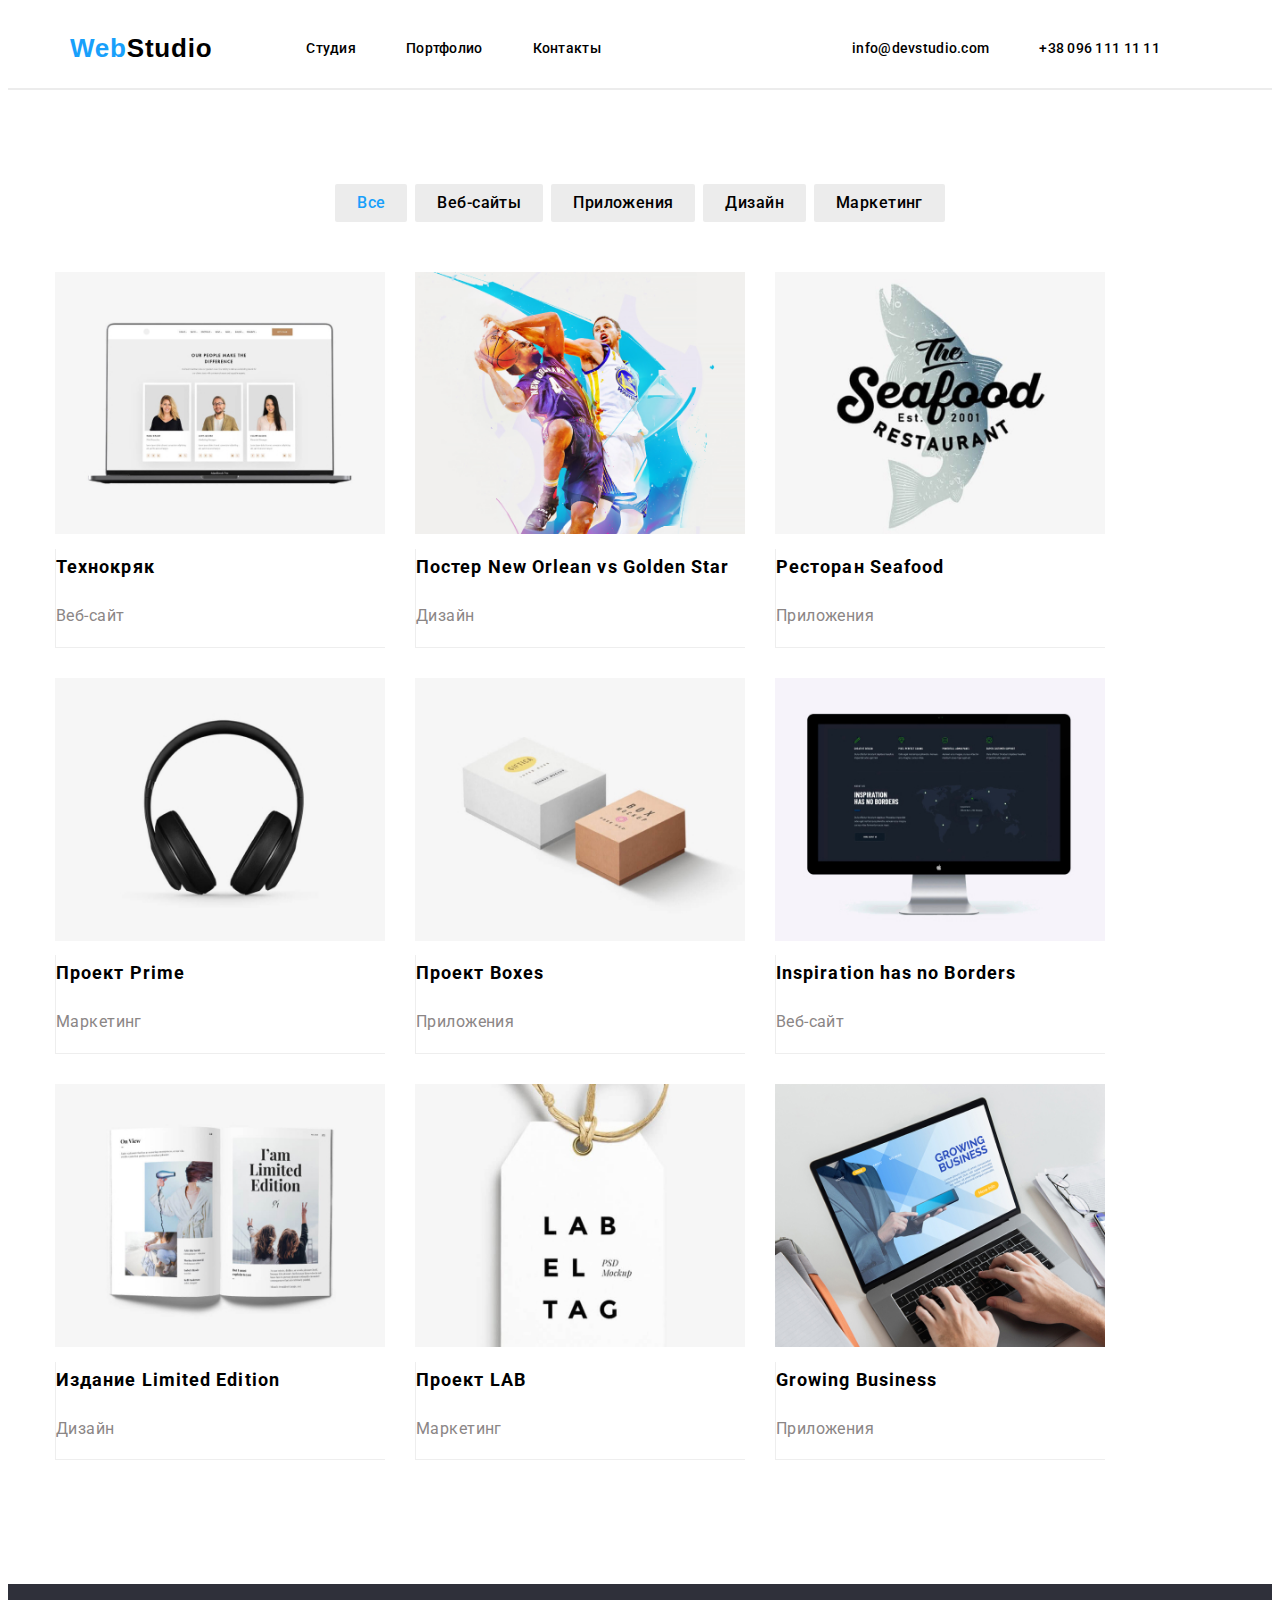
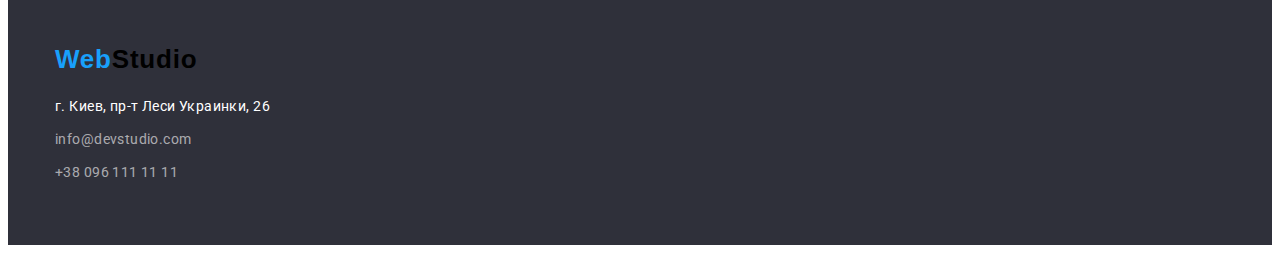
==== portfolio.html @ 3cc39a69 "new hw" ====
<!DOCTYPE html>
<html lang="en">

<head>
    <meta charset="UTF-8">
    <meta name="viewport" content="width=device-width, initial-scale=1.0">
    <title>Document</title>
    <link rel="preconnect" href="https://fonts.gstatic.com">
    <link
        href="https://fonts.googleapis.com/css2?family=Roboto:ital,wght@0,400;0,500;0,700;0,900;1,400;1,500;1,700;1,900&display=swap"
        rel="stylesheet">
    <link rel="stylesheet" href="./style.css">
</head>

<body>
    <header class="page-header">
        <div class="container header flex">
        <nav class="container main-nav flex">
        <a href="/"class="logo-web">Web<span class="logo-studio">Studio</span></a>
               
                  <ul class="site-nav list flex">
                <li class="nav-item"> <a class="nav-link" href="./index.html" class="link">Студия</a></li>
                <li class="nav-item" > <a class="nav-link" href="./portfolio.html" class="link current">Портфолио</a></li>
                <li class="nav-item" > <a class="nav-link" href="" class="link">Контакты</a></li>
            </ul>
       
        <ul class="auth-nav list flex">
            <li class="nav-item" ><a class="nav-link href="" class="link">info@devstudio.com</a></li>
            <li class="nav-item" ><a class="nav-link href="" class="link">+38 096 111 11 11</a></li>
            
        </ul>
        </nav> 
        </div>
    </header>
    <main>
    <section class="portfolio-section">  
        <div class="container">
            <ul class="filters-list list flex">
              <li class="filter-item"> 
                  <a class="filter-button current"href="">Все</a></li>  
            

            <li class="filter-item"> 
                <a class="filter-button">Веб-сайты</a> 
            </li>
            <li class="filter-item"> <a class="filter-button">Приложения</a> 
            </li>
            <li class="filter-item"> <a class="filter-button">Дизайн</a>

            </li>
            <li class="filter-item"> <a class="filter-button">Маркетинг</a>

            </li>
        
            </ul>
        
                  <ul class="picture-list list flex">
                <li class="picture-card">
                    <img src="./img/img (9).jpg" alt="" width="370">

                   <div class="picture-card-content"> 
                       <h2 class="picture-card-title"> Технокряк </h2>
                        <p class="picture-card-text"> Веб-сайт </p>
                    </div>
                </li>
           
                <li class="picture-card">
                <img src="./img/bb.png" alt="" width="370">

                <div class="picture-card-content">
                    
                 <h2 class="picture-card-title"> Постер New Orlean vs Golden Star </h2>
                    <p class="picture-card-text"> Дизайн</p></div>
               
            </li>
            <li class="picture-card" >
                <img src="./img/img (11).jpg" alt="" width="370">

                <div class="picture-card-content">
                <h2 class="picture-card-title"> Ресторан Seafood </h2>
                    <p class="picture-card-text">Приложения</p>
              </div> 
            </li>

            <li class="picture-card" >
                <img src="./img/img (3).jpg" alt="" width="370">
              
                <div class="picture-card-content">
                <h2 class="picture-card-title"> Проект Prime</h2>
                  
                <p class="picture-card-text">Маркетинг</p>
               </div> 
            </li>

            <li class="picture-card" >
                <img src="./img/img (4).jpg" alt="" width="370">

                <div class="picture-card-content">
                <h2 class="picture-card-title" > Проект Boxes</h2>
                    <p class="picture-card-text">Приложения</p>
              </div>  
            </li>

            <li class="picture-card"> <img src="./img/img (5).jpg" alt="" width="370">

               <div class="picture-card-content">
            <h2 class="picture-card-title"> Inspiration has no Borders </h2>
                <p class="picture-card-text"> Веб-сайт</p>
            </div> 
            </li>

           <li class="picture-card">
            <img src="./img/img (6).jpg" alt="" width="370">

        <div class="picture-card-content">
            <h2 class="picture-card-title"> Издание Limited Edition</h2>
                <p class="picture-card-text">Дизайн</p>
           </div>
            </li>

            <li class="picture-card">
                <img src="./img/img (7).jpg" alt="" width="370">

            <div class="picture-card-content">
            <h2 class="picture-card-title">Проект LAB</h2>
                <p class="picture-card-text">Маркетинг</p>
           </div>
            </li>
            <li class="picture-card">
                <img src="./img/img (8).jpg" alt="" width="370">

               <div class="picture-card-content">
            <h2 class="picture-card-title" > Growing Business </h2>
                <p class="picture-card-text">Приложения</p>
            </div> 
           </li>
           
            </ul>
            </div>
            </section>
         </main>
    <footer class="page-footer">
        <div class="container">
            <a href="/" class="logo-web">Web<span class="logo-studio">Studio</span></a>
            <address>
                <ul class="contact-footer list">
                    <li class="item">
                        <a class="address" href="">г. Киев, пр-т Леси Украинки, 26</a></li>
                    <li class="item">
                        <a class="contact-link" href="">info@devstudio.com</a></li>
                    <li class="item"><a class="contact-link" href="">+38 096 111 11 11</a></li>
                </ul>
            </address>
        </div>
    </footer>

</body>

</html>
---- style.css ----
html {
  box-sizing: border-box;
}

*,
*::before,
*::after {
  box-sizing: border-box;
}

body {
  background-color: var(--primery-white-color);
  font-family: "Roboto", sans-serif;
  font-size: 14px;
  line-height: 1.17;
  letter-spacing: 0.03em;
}
section {
  display: block;
}
.list {
  list-style: none;
}
.page-header {
  border-bottom: 1px solid #ececec;
}
ul {
  padding-inline-start: 0px;
  margin: 0px;
  list-style: none;
}
.hero-container {
  width: 700px;
  text-align: center;
  margin-right: auto;
  margin-left: auto;
  padding-top: 200px;
  padding-bottom: 200px;
}
.logo-studio {
  color: #000;
  font-family: "Raleway", sans-serif;
  font-weight: bold;
  font-size: 26px;
  line-height: 1.19;
  letter-spacing: 0.03em;
  text-decoration: none;
}
.logo-web {
  color: var(--acent-color);
  font-family: "Raleway", sans-serif;
  font-weight: bold;
  font-size: 26px;
  line-height: 1.19;
  letter-spacing: 0.03em;
  text-decoration: none;
}
.container {
  width: 1200px;
  padding-left: 15px;
  padding-right: 15px;
  margin-left: auto;
  margin-right: auto;
}
.main-nav {
  display: flex;
  align-items: center;
}
.site-nav .link {
  padding-top: 32px;
  padding-bottom: 32px;

  color: var(--title-color);

  text-decoration: none;
}

.site-nav {
  display: flex;
  margin-left: 94px;
}
.nav-item {
  margin-right: 50px;
}
.nav-link {
  display: block;
  padding-top: 32px;
  padding-bottom: 32px;
  font-weight: 500;
  letter-spacing: 0.02em;
  color: var(--title-color);
  text-decoration: none;
}
.advantages {
  padding-top: 94px;
  padding-bottom: 94px;
}
.advantages-list {
  display: flex;
}
.advantages-list .item {
  width: 270px;
  margin-right: 30px;
}
.advantages-title {
  color: var(--title-color);
  font-weight: 700;
  font-size: 14px;
  line-height: 1.14;
  letter-spacing: 0.03em;
  text-transform: uppercase;
  margin-bottom: 10px;
}
.advantages-contente {
  color: gray;
  font-weight: 400;
  font-size: 14px;
  line-height: 1.7;
  letter-spacing: 0.03em;
}
.site-nav .item:not(:last-child) {
  margin-right: 50px;
}
.our-comanda {
  display: flex;
}

.our-comanda-item:not(:last-child) {
  margin-right: 30px;
}
.our-comanda-item {
  box-shadow: 0px 1px 3px rgba(0, 0, 0, 0.12), 0px 1px 1px rgba(0, 0, 0, 0.14),
    0px 2px 1px rgba(0, 0, 0, 0.2);
  border-radius: 0px 0px 4px 4px;
  overflow: hidden;
}
img {
  display: block;
  max-width: 100%;
  height: auto;
}

.nav-link:hover,
.nav-link:focus,
.contacts-link:hover,
.contacts-link:focus,
.nav-link.current,
.filter-button.current {
  color: var(--acent-color);
  text-decoration: none;
}

.flex {
  display: flex;
  align-items: center;
}

.activiti-item:not(:last-child) {
  margin-right: 30px;
}

.activiti-item {
  width: calc((100%-60px) / 3);
}

.comanda {
  padding-top: 94px;
  padding-bottom: 94px;
  text-align: center;
}
.comanda-card {
  background-color: var(--ptimary-text-color);
  padding: 30px 0px;
}
.name {
  color: var(--title-color);
  font-weight: 500;
  font-size: 16px;
  line-height: 1.2;
  letter-spacing: 0.03em;
  margin-bottom: 10px;
}
.profession {
  color: gray;
  font-weight: 400;
  font-size: 16px;
  line-height: 1.2;
  letter-spacing: 0.03em;
}
.section-title {
  color: var(--title-color);
  font-family: "Roboto", sans-serif;
  margin-bottom: 50px;
  font-weight: 700;
  font-size: 36px;
  line-height: 1.16;
  letter-spacing: 0.03em;
  text-align: center;
}

.specialists {
  color: var(--title-color);
  margin-bottom: 10px;
  font-weight: 500;
}
.auth-nav body {
  font-family: "Roboto", sans-serif;
  color: var(--title-color);
  text-decoration: none;
}

.auth-nav {
  display: flex;
  margin-left: auto;
}

.auth-nav .link:hover,
.auth-nav .link:focus,
.auth-nav .link {
  color: var(--title-color);
  text-decoration: none;
}
.auth-nav .item + .item {
  margin-left: 32px;
}

.hero {
  text-align: center;
  background-color: #2f303a;
}
.btn {
  width: 200px;
  height: 26px;
  font-weight: 500px;
  font-size: 16px;
  line-height: 1.25;
  text-decoration: none;
  color: white;
  background-color: var(--acent-color);
  border-radius: 4px;
  display: flex;
  justify-content: center;
  align-items: center;
}
.btn-hero {
  min-width: 200px;
  padding: 10px 32px;

  font-weight: 700px;
  font-size: 16px;

  line-height: 1.88;
  text-decoration: none;
  color: white;
  background-color: var(--acent-color);
  border-radius: 4px;
  border: transparent;
  display: inline-block;
  letter-spacing: 00.06em;
  align-items: center;
  text-align: center;
}

.btn-nav {
  width: 200px;
  height: 26px;
  font-weight: 500px;
  font-size: 16px;
  line-height: 1.25;
  text-decoration: none;
  color: black;
  background-color: white;
  border-radius: 4px;
  display: flex;
  justify-content: center;
  align-items: center;
}
.main-title {
  margin-bottom: 30px;
  text-transform: uppercase;
  font-weight: 900px;
  font-size: 44px;
  text-align: center;
  line-height: 1.36;
  letter-spacing: 00.06em;
  color: #ffffff;
}

.filters {
  text-decoration: none;
  list-style: none;
  font-family: "Roboto", sans-serif;
}
.filters-list {
  display: flex;
  justify-content: center;
  margin-bottom: 50px;
}
.picture {
  text-decoration: none;
  list-style: none;
  font-family: "Roboto", sans-serif;
}
.picture-list {
  flex-wrap: wrap;
  display: flex;
}
.picture-card {
  display: block;
  margin-right: 30px;
  margin-bottom: 30px;
}

.picture-card:not(:nth-child(3n)) {
  margin-right: 30px;
}
.picture-card {
  width: calc(100% / 3 - 60px);
}
.portfolio-section {
  padding-top: 94px;
  padding-bottom: 94px;
  border-top: 1px solid #ececec;
}
:root {
  --title-color: #000;
  --ptimary-text-color: white;
  --main-text-color: #000;
  --acent-color: #18a0fb;
}
.page-footer {
  padding-top: 60px;
  padding-bottom: 60px;
  background-color: #2f303a;
}
.contact-footer {
  margin-top: 20px;
  line-height: 1.71;
}
.contact-footer .item + .item {
  margin-top: 9px;
}
.address {
  color: var(--ptimary-text-color);
  font-weight: 400;
  font-size: 14px;
  line-height: 1.5;
  letter-spacing: 0.03em;
  text-decoration: none;
  font-style: normal;
}
.contact-link {
  text-decoration: none;
  font-style: normal;
  color: rgba(255, 255, 255, 0.6);
  font-weight: 400;
  font-size: 14px;
  line-height: 1.5;
  letter-spacing: 0.03em;
}

.filter-item:not(:last-child) {
  margin-right: 8px;
}

.filter-item {
  padding: 6px 22px;
  border-radius: 2px;
  text-align: center;
  background-color: #ececec;
  font-weight: 500;
  font-size: 16px;
  line-height: 1.62;
  align-items: center;
  text-decoration-color: black;
  color: #000;
}

.filter-button {
  text-decoration: none;
}
.picture-card-content {
  padding: 20px, 24px
  border-right: 1px solid #eeeeee;
  border-bottom: 1px solid #eeeeee;
  border-left: 1px solid #eeeeee;
  background-color: white;
}

.picture-card-title {
  color: var(--title-color);
  font-weight: 700;
  font-size: 18px;
  line-height: 2;
  letter-spacing: 0.06em;
}
.picture-card-text {
  color: #8b8686;
  font-weight: 400px;
  font-size: 16px;
  line-height: 1.87;
}
div {
  display: block;
}
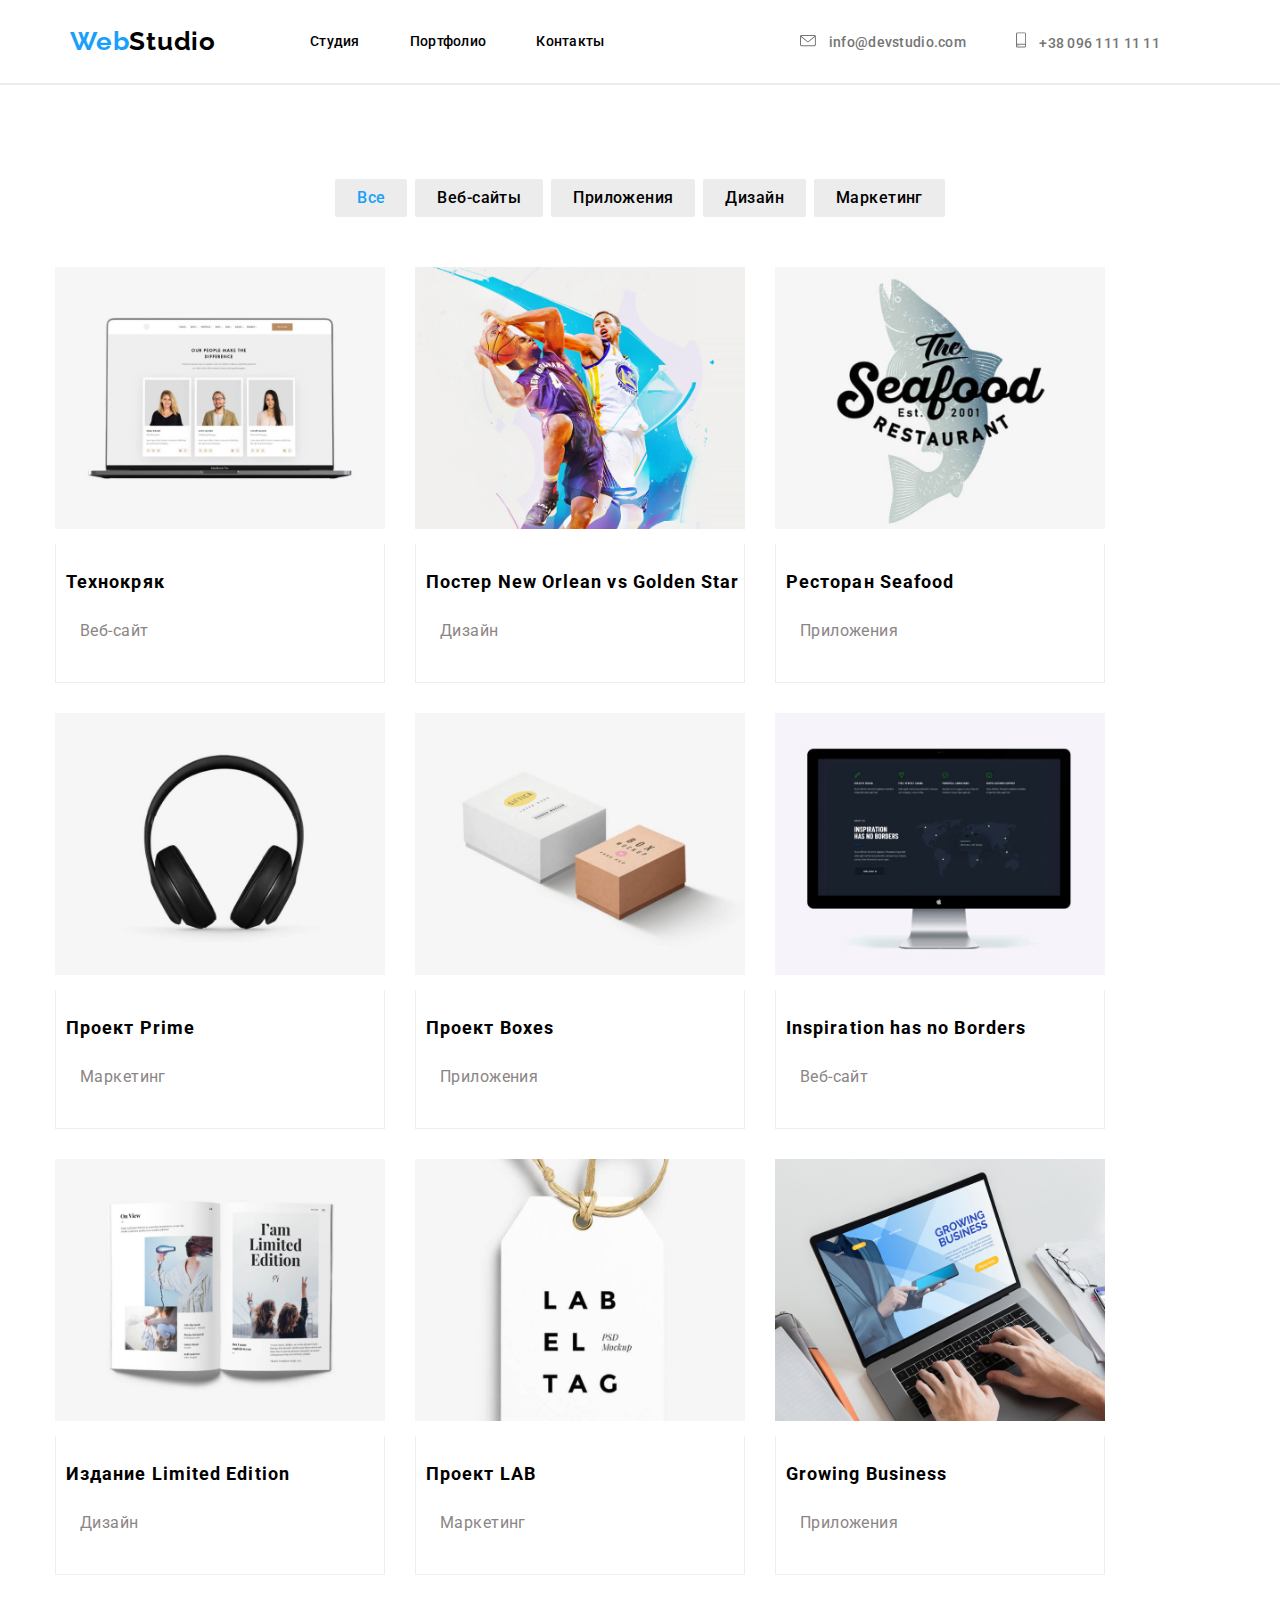
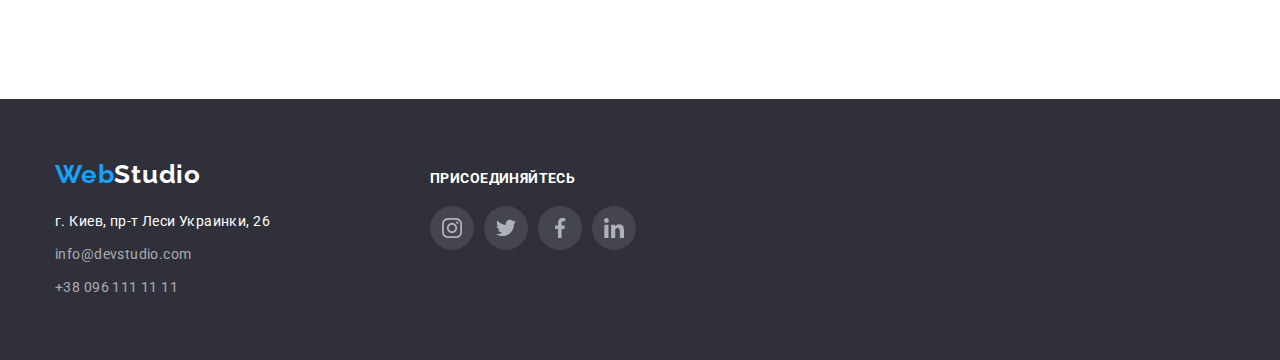
==== commit 857287f8: "add sprite" ====
--- a/portfolio.html
+++ b/portfolio.html
@@ -7,8 +7,9 @@
     <title>Document</title>
     <link rel="preconnect" href="https://fonts.gstatic.com">
     <link
-        href="https://fonts.googleapis.com/css2?family=Roboto:ital,wght@0,400;0,500;0,700;0,900;1,400;1,500;1,700;1,900&display=swap"
+        href="https://fonts.googleapis.com/css2?family=Raleway:wght@400;700;900&family=Roboto:wght@400;500;700;900&display=swap"
         rel="stylesheet">
+    <link rel="stylesheet" href="https://cdnjs.cloudflare.com/ajax/libs/modern-normalize/1.0.0/modern-normalize.min.css">
     <link rel="stylesheet" href="./style.css">
 </head>
 
@@ -25,8 +26,14 @@
             </ul>
        
         <ul class="auth-nav list flex">
-            <li class="nav-item" ><a class="nav-link href="" class="link">info@devstudio.com</a></li>
-            <li class="nav-item" ><a class="nav-link href="" class="link">+38 096 111 11 11</a></li>
+            <li class="nav-item" ><a class="nav-link" href="" class="link"><svg class="envelop">
+                <use href="./img/icon/symbol-defs.svg#icon-envelope"></use>
+            </svg> info@devstudio.com</a></li>
+            <li class="nav-item">
+                <a class="nav-link" href="" class="link"><svg class="tel">
+                    <use href="./img/icon/symbol-defs.svg#icon-smartphone"></use>
+                </svg>
+                    +38 096 111 11 11</a></li>
             
         </ul>
         </nav> 
@@ -140,17 +147,55 @@
             </section>
          </main>
     <footer class="page-footer">
-        <div class="container">
-            <a href="/" class="logo-web">Web<span class="logo-studio">Studio</span></a>
-            <address>
-                <ul class="contact-footer list">
-                    <li class="item">
-                        <a class="address" href="">г. Киев, пр-т Леси Украинки, 26</a></li>
-                    <li class="item">
-                        <a class="contact-link" href="">info@devstudio.com</a></li>
-                    <li class="item"><a class="contact-link" href="">+38 096 111 11 11</a></li>
+        <div class="container footer-container">
+            <div>
+                <a href="/" class="logo-web">Web<span class="footer-logo-studio">Studio</span></a>
+                <address>
+                    <ul class="contact-footer list">
+                        <li class="item">
+                            <a class="address" href="">г. Киев, пр-т Леси Украинки, 26</a>
+                        </li>
+                        <li class="item">
+                            <a class="contact-link" href="">info@devstudio.com</a>
+                        </li>
+                        <li class="item"><a class="contact-link" href="">+38 096 111 11 11</a></li>
+                    </ul>
+                </address>
+            </div>
+            <div class="sociali-link">
+                <h3 class="ft-icon-title">присоединяйтесь</h3>
+                <ul class="list social-network">
+        
+                    <li class="social-network-item">
+                        <a class="social-network-link" href="">
+                            <svg class="social-icons-svg">
+                                <use href="./img/icon/symbol-defs.svg#icon-instagram"></use>
+                            </svg>
+                        </a>
+                    </li>
+                    <li class="social-network-item">
+                        <a class="social-network-link" href="">
+                            <svg class="social-icons-svg">
+                                <use href="./img/icon/symbol-defs.svg#icon-twitter"></use>
+                            </svg>
+                        </a>
+                    </li>
+                    <li class="social-network-item">
+                        <a class="social-network-link" href="">
+                            <svg class="social-icons-svg">
+                                <use href="./img/icon/symbol-defs.svg#icon-facebook"></use>
+                            </svg>
+                        </a>
+                    </li>
+                    <li class="social-network-item">
+                        <a class="social-network-link" href="">
+                            <svg class="social-icons-svg">
+                                <use href="./img/icon/symbol-defs.svg#icon-linkedin"></use>
+                            </svg>
+                        </a>
+                    </li>
                 </ul>
-            </address>
+            </div>
         </div>
     </footer>
 
--- a/style.css
+++ b/style.css
@@ -46,6 +46,15 @@
   letter-spacing: 0.03em;
   text-decoration: none;
 }
+.footer-logo-studio {
+  color: white;
+  font-family: "Raleway", sans-serif;
+  font-weight: bold;
+  font-size: 26px;
+  line-height: 1.19;
+  letter-spacing: 0.03em;
+  text-decoration: none;
+}
 .logo-web {
   color: var(--acent-color);
   font-family: "Raleway", sans-serif;
@@ -213,7 +222,16 @@
   display: flex;
   margin-left: auto;
 }
-
+.auth-nav a {
+  font-family: "Roboto", sans-serif;
+  font-style: normal;
+  font-weight: 500;
+  font-size: 14px;
+  line-height: 16px;
+  letter-spacing: 0.02em;
+  color: #757575;
+  text-decoration: none;
+}
 .auth-nav .link:hover,
 .auth-nav .link:focus,
 .auth-nav .link {
@@ -348,6 +366,7 @@
   letter-spacing: 0.03em;
   text-decoration: none;
   font-style: normal;
+  margin-right: 10px;
 }
 .contact-link {
   text-decoration: none;
@@ -380,7 +399,6 @@
   text-decoration: none;
 }
 .picture-card-content {
-  padding: 20px, 24px
   border-right: 1px solid #eeeeee;
   border-bottom: 1px solid #eeeeee;
   border-left: 1px solid #eeeeee;
@@ -393,13 +411,201 @@
   font-size: 18px;
   line-height: 2;
   letter-spacing: 0.06em;
+  padding-left: 10px;
+  padding-top: 20px;
 }
 .picture-card-text {
   color: #8b8686;
   font-weight: 400px;
   font-size: 16px;
   line-height: 1.87;
+  padding-left: 24px;
+  padding-bottom: 20px;
 }
 div {
   display: block;
 }
+
+.hero {
+  width: 1600px;
+  height: 600px;
+  margin-left: auto;
+  margin-right: auto;
+  background-size: cover;
+  background-repeat: no-repeat;
+  background-image: linear-gradient(
+      rgba(47, 48, 58, 0.4),
+      rgba(47, 48, 58, 0.4)
+    ),
+    url(../img/hero.jpg);
+}
+.tel {
+  display: inline-flex;
+  width: 10px;
+  height: 16px;
+  margin-right: 10px;
+  align-items: center;
+  fill: currentColor;
+}
+.envelop {
+  display: inline-flex;
+  width: 16px;
+  height: 12px;
+  margin-right: 10px;
+  align-items: center;
+  fill: currentColor;
+}
+.icon-box {
+  display: flex;
+  width: 270px;
+  height: 120px;
+  background-color: #f5f4fa;
+  border-radius: 4px;
+  margin-bottom: 30px;
+  justify-content: center;
+  align-items: center;
+}
+.icon {
+  width: 70px;
+  height: 70px;
+}
+.social-links {
+  display: flex;
+  box-sizing: border-box;
+  justify-content: space-between;
+  width: 206px;
+  height: 44px;
+  margin-right: auto;
+  margin-left: auto;
+}
+.link-list:not(:last-child) {
+  margin-right: 10px;
+}
+.link {
+  display: flex;
+  width: 44px;
+  height: 44px;
+  background-color: #ffffff;
+  border-radius: 50%;
+
+  align-items: center;
+}
+.social-icon {
+  fill: currentColor;
+  width: 20px;
+  height: 20px;
+}
+.clients {
+  display: flex;
+  justify-content: space-between;
+  align-items: baseline;
+  padding-bottom: 94px;
+}
+.clients-wrapper {
+  display: flex;
+  justify-content: center;
+  align-items: center;
+  width: 170px;
+  height: 90px;
+}
+
+.clients-wrapper:not(:last-child) {
+  margin-right: 30px;
+}
+.clients-icons {
+  display: flex;
+  align-items: center;
+  justify-content: center;
+  width: 170px;
+  height: 90px;
+  border: 1px solid gray;
+  border-radius: 4px;
+}
+.clients-icon {
+  height: 50px;
+  fill: currentColor;
+}
+
+.sociali-link {
+  padding-top: 12px;
+  margin-left: 150px;
+}
+.ft-icon-title {
+  display: block;
+  margin-top: 0;
+  margin-bottom: 20px;
+  font-weight: bold;
+  font-size: 14px;
+  line-height: 1.1;
+  letter-spacing: 0.03em;
+  text-transform: uppercase;
+  color: var(--ptimary-text-color);
+}
+.sociali-ft-icons {
+  display: flex;
+  margin-bottom: 30px;
+  justify-content: start;
+}
+.sociali-icons-wr:not(:last-child) {
+  margin-right: 10px;
+}
+.ft-icons .social-icons {
+  background: rgba(255, 255, 255, 0.1);
+  color: var(--icon-color-white);
+}
+.social-icons {
+  display: flex;
+  justify-content: center;
+  align-items: center;
+  width: 44px;
+  height: 44px;
+  border-radius: 50%;
+  color: grey;
+  transition: background-color 250ms cubic-bezier(0.4, 0, 0.2, 1),
+    color 250ms cubic-bezier(0.4, 0, 0.2, 1);
+}
+.ft-icons {
+  fill: currentColor;
+}
+
+.social-icon {
+  width: 20px;
+  height: 20px;
+  fill: currentColor;
+}
+.footer-container {
+  display: flex;
+  align-content: center;
+}
+.social-network {
+  display: flex;
+  justify-content: center;
+}
+.social-network-item {
+  background: rgba(255, 255, 255, 0.1);
+  border-radius: 50%;
+}
+.social-network-link {
+  display: flex;
+  justify-content: center;
+  align-items: center;
+  width: 44px;
+  height: 44px;
+  border-radius: 50%;
+}
+.social-icons-svg {
+  width: 20px;
+  height: 20px;
+  fill: gray;
+}
+.social-network-item:not(:last-child) {
+  margin-right: 10px;
+}
+
+.social-icons-svg:hover {
+  fill: currentColor;
+}
+
+.list social-network:hover {
+  fill: aqua;
+}
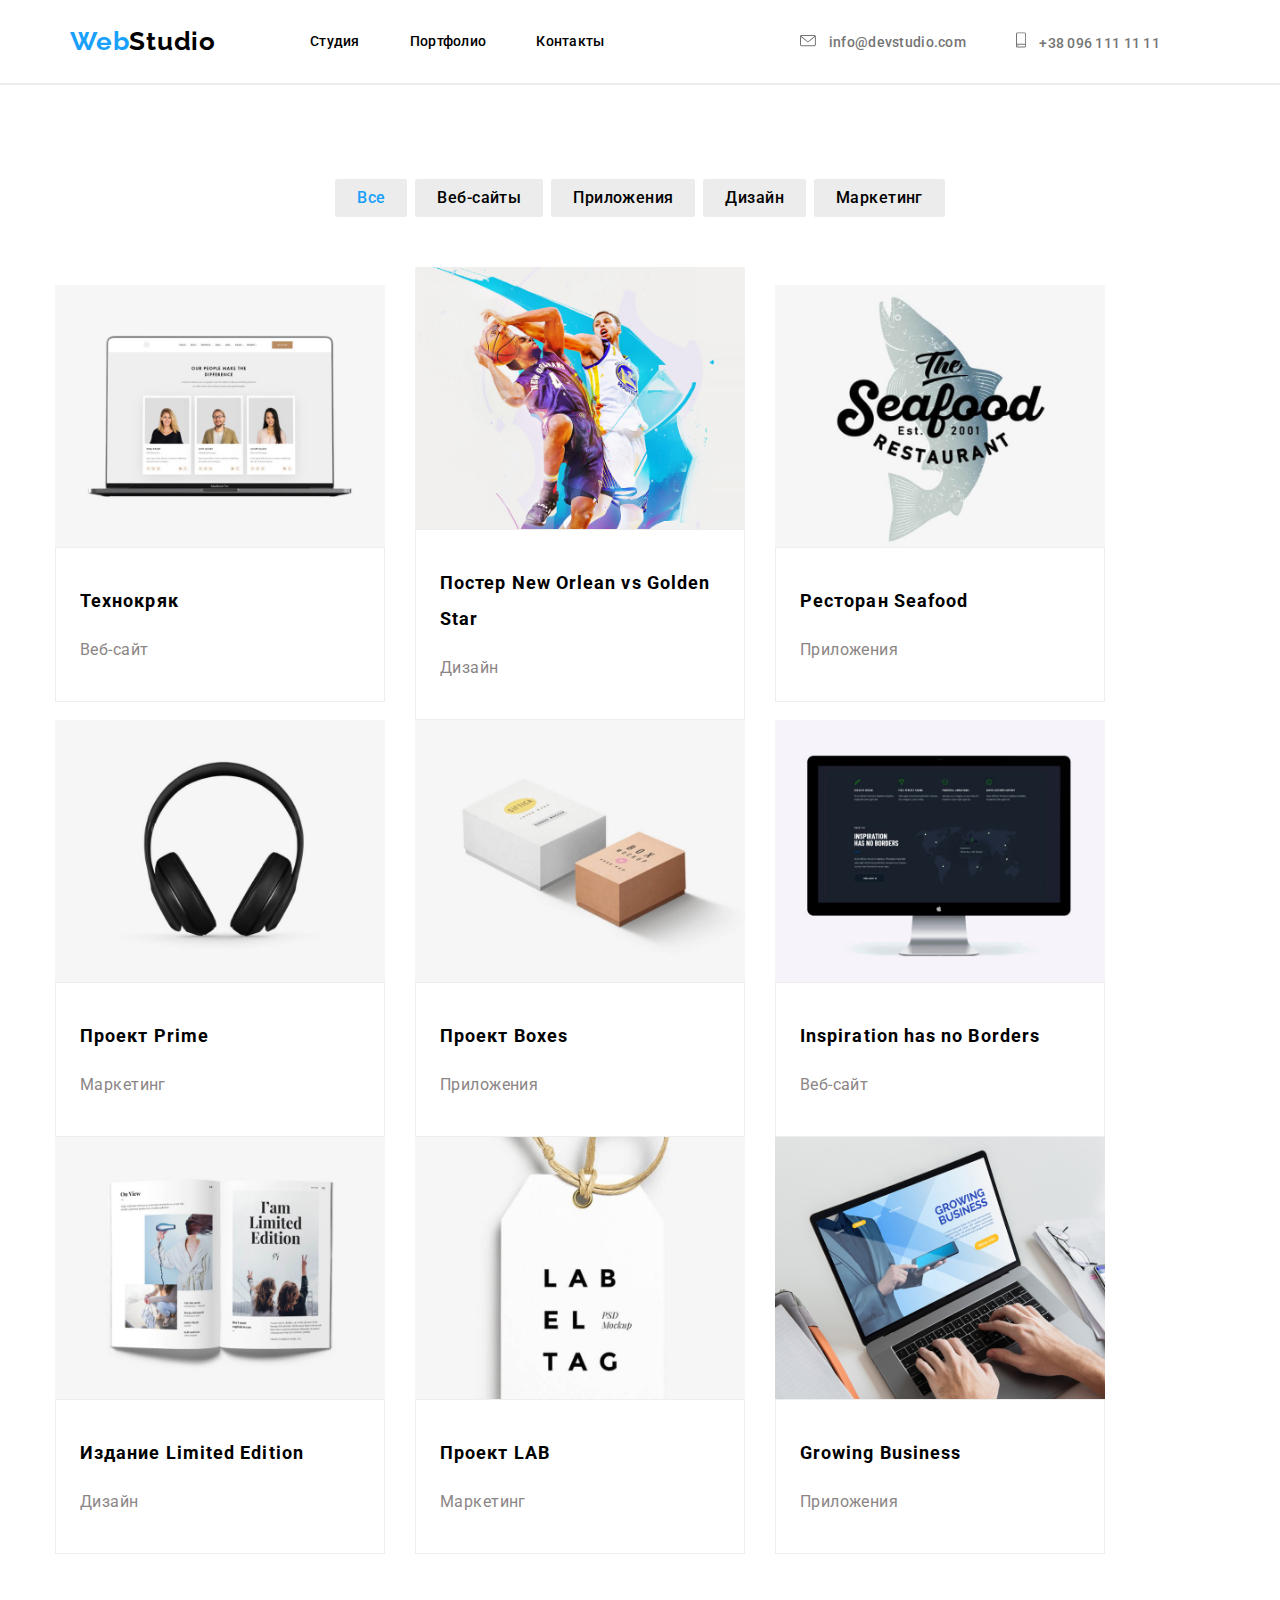
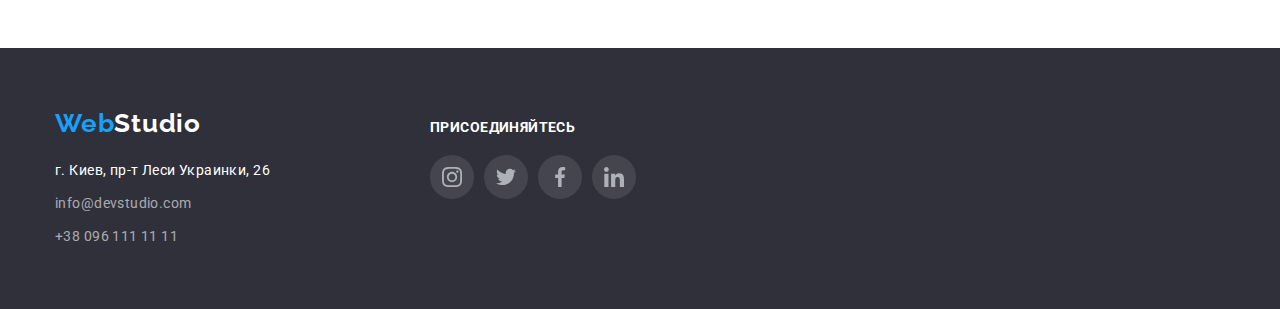
==== commit 05c00182: "add cr" ====
--- a/portfolio.html
+++ b/portfolio.html
@@ -76,15 +76,15 @@
 
                 <div class="picture-card-content">
                     
-                 <h2 class="picture-card-title"> Постер New Orlean vs Golden Star </h2>
-                    <p class="picture-card-text"> Дизайн</p></div>
+                 <h2 class="picture-card-title">Постер New Orlean vs Golden Star</h2>
+                    <p class="picture-card-text">Дизайн</p></div>
                
             </li>
             <li class="picture-card" >
                 <img src="./img/img (11).jpg" alt="" width="370">
 
                 <div class="picture-card-content">
-                <h2 class="picture-card-title"> Ресторан Seafood </h2>
+                <h2 class="picture-card-title">Ресторан Seafood </h2>
                     <p class="picture-card-text">Приложения</p>
               </div> 
             </li>
--- a/style.css
+++ b/style.css
@@ -132,6 +132,13 @@
 }
 .our-comanda {
   display: flex;
+  justify-content: center;
+  align-items: center;
+  width: 1170px;
+  margin-right: auto;
+  margin-left: auto;
+  margin-top: 50px;
+  margin-block-end: 0px;
 }
 
 .our-comanda-item:not(:last-child) {
@@ -153,7 +160,7 @@
 .nav-link:focus,
 .contacts-link:hover,
 .contacts-link:focus,
-.nav-link.current,
+.nav-link.current:hover,
 .filter-button.current {
   color: var(--acent-color);
   text-decoration: none;
@@ -183,12 +190,15 @@
 }
 .name {
   color: var(--title-color);
+  font-style: normal;
   font-weight: 500;
   font-size: 16px;
-  line-height: 1.2;
+  line-height: 1.18;
   letter-spacing: 0.03em;
   margin-bottom: 10px;
-}
+  justify-content: center;
+}
+
 .profession {
   color: gray;
   font-weight: 400;
@@ -323,10 +333,12 @@
   flex-wrap: wrap;
   display: flex;
 }
-.picture-card {
+.picture-card:hover {
   display: block;
   margin-right: 30px;
   margin-bottom: 30px;
+  box-shadow: 0px 1px 1px rgba(0, 0, 0, 0.12), 0px 4px 4px rgba(0, 0, 0, 0.06),
+    1px 4px 6px rgba(0, 0, 0, 0.16);
 }
 
 .picture-card:not(:nth-child(3n)) {
@@ -399,6 +411,7 @@
   text-decoration: none;
 }
 .picture-card-content {
+  border-top: 1px solid #eeeeee;
   border-right: 1px solid #eeeeee;
   border-bottom: 1px solid #eeeeee;
   border-left: 1px solid #eeeeee;
@@ -411,16 +424,17 @@
   font-size: 18px;
   line-height: 2;
   letter-spacing: 0.06em;
-  padding-left: 10px;
+  padding-left: 24px;
   padding-top: 20px;
 }
+
 .picture-card-text {
-  color: #8b8686;
-  font-weight: 400px;
+  font-weight: 400;
   font-size: 16px;
   line-height: 1.87;
   padding-left: 24px;
   padding-bottom: 20px;
+  color: #8b8686;
 }
 div {
   display: block;
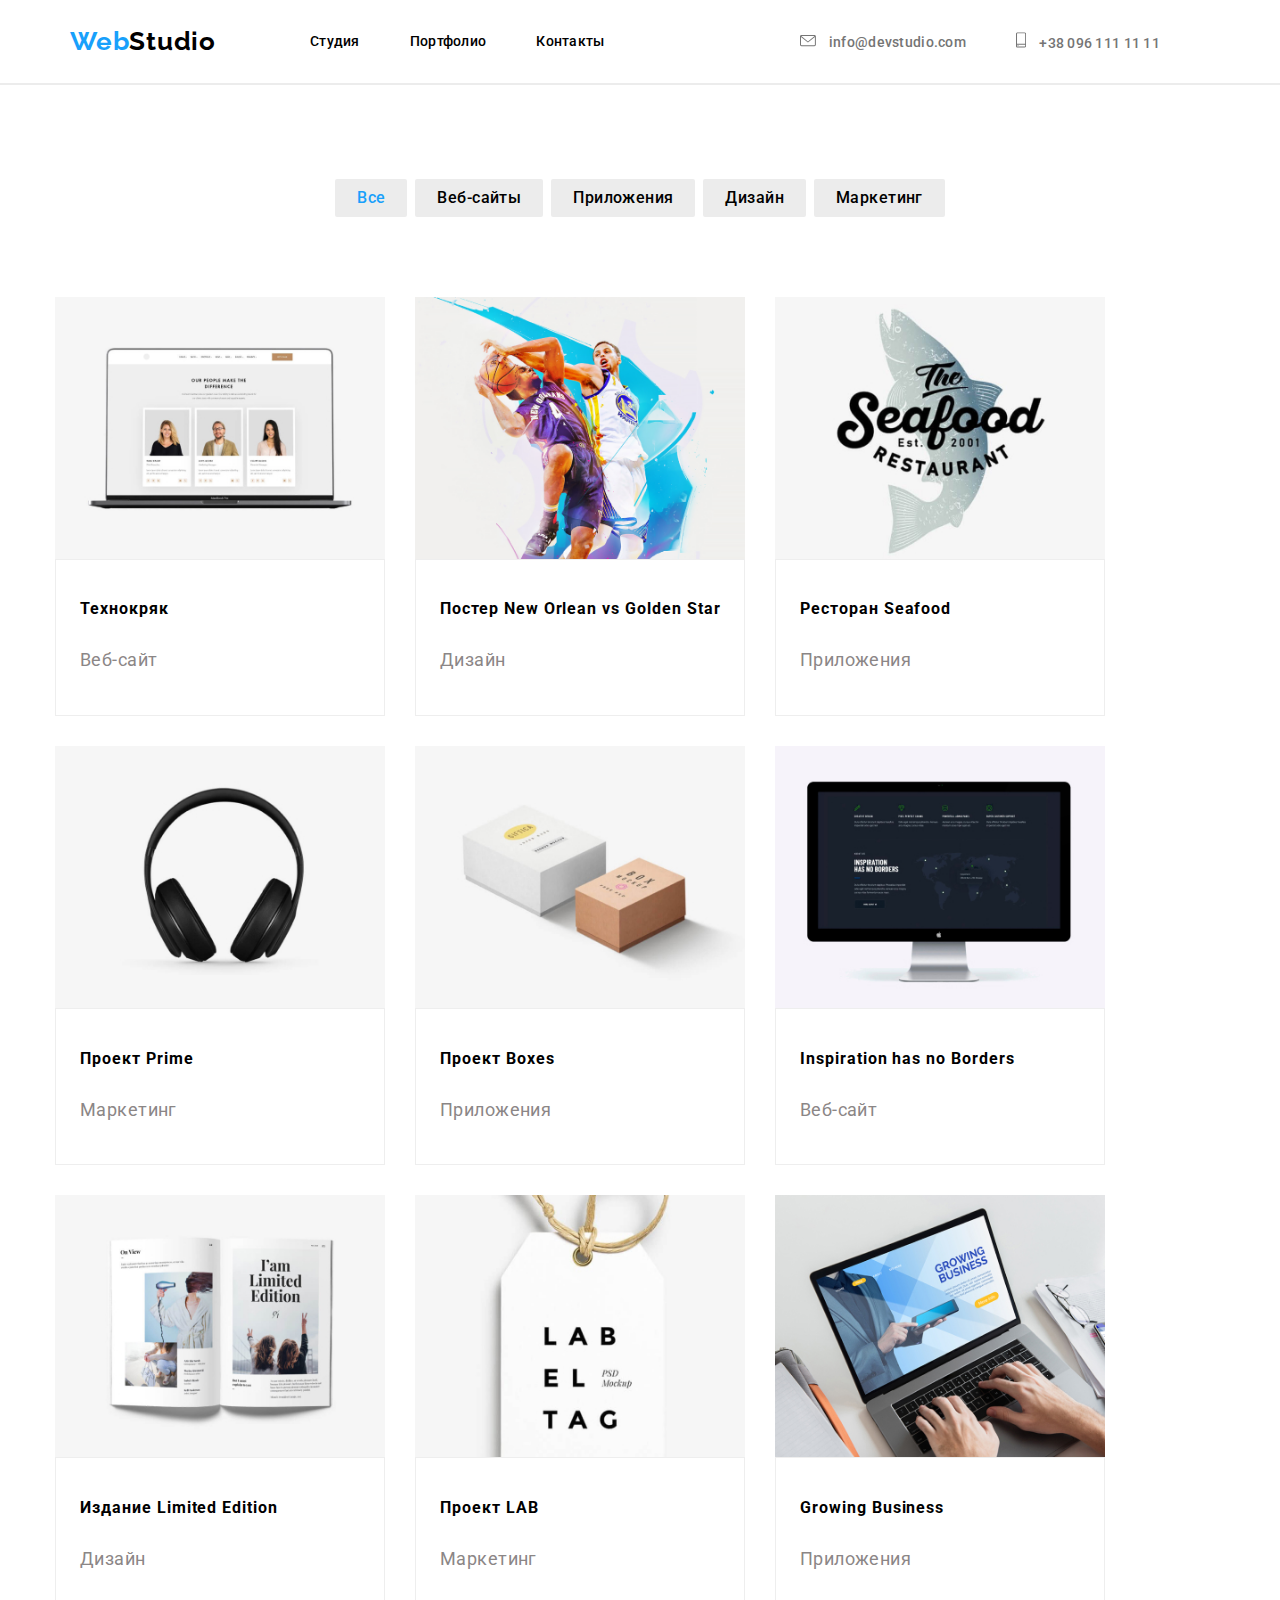
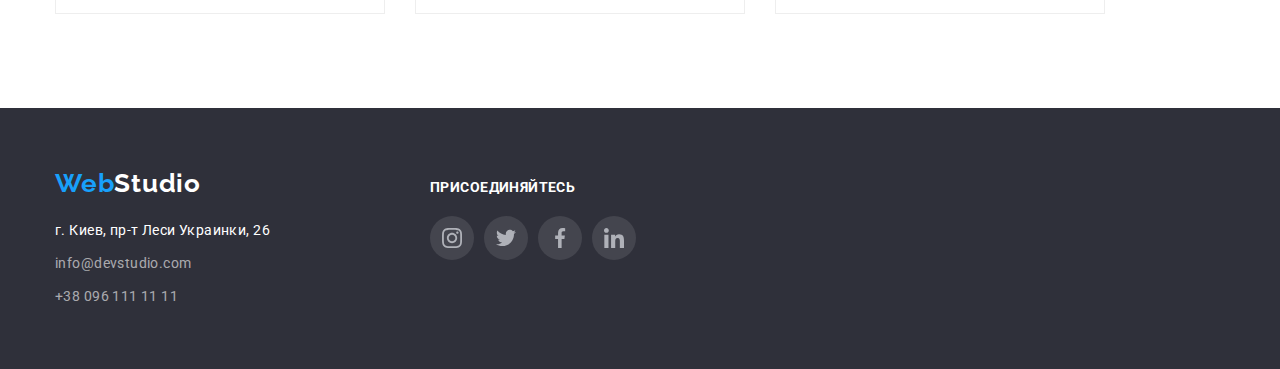
==== commit be537bfa: "add cr" ====
--- a/portfolio.html
+++ b/portfolio.html
@@ -63,7 +63,7 @@
         
                   <ul class="picture-list list flex">
                 <li class="picture-card">
-                    <img src="./img/img (9).jpg" alt="" width="370">
+                    <img src="./img/img (9).jpg" alt="" width="370" height="294">
 
                    <div class="picture-card-content"> 
                        <h2 class="picture-card-title"> Технокряк </h2>
@@ -72,7 +72,7 @@
                 </li>
            
                 <li class="picture-card">
-                <img src="./img/bb.png" alt="" width="370">
+                <img src="./img/bb.png" alt="" width="370" height="294">
 
                 <div class="picture-card-content">
                     
--- a/style.css
+++ b/style.css
@@ -340,7 +340,9 @@
   box-shadow: 0px 1px 1px rgba(0, 0, 0, 0.12), 0px 4px 4px rgba(0, 0, 0, 0.06),
     1px 4px 6px rgba(0, 0, 0, 0.16);
 }
-
+.picture-card {
+  margin-top: 30px;
+}
 .picture-card:not(:nth-child(3n)) {
   margin-right: 30px;
 }
@@ -421,7 +423,7 @@
 .picture-card-title {
   color: var(--title-color);
   font-weight: 700;
-  font-size: 18px;
+  font-size: 16px;
   line-height: 2;
   letter-spacing: 0.06em;
   padding-left: 24px;
@@ -430,7 +432,7 @@
 
 .picture-card-text {
   font-weight: 400;
-  font-size: 16px;
+  font-size: 18px;
   line-height: 1.87;
   padding-left: 24px;
   padding-bottom: 20px;
